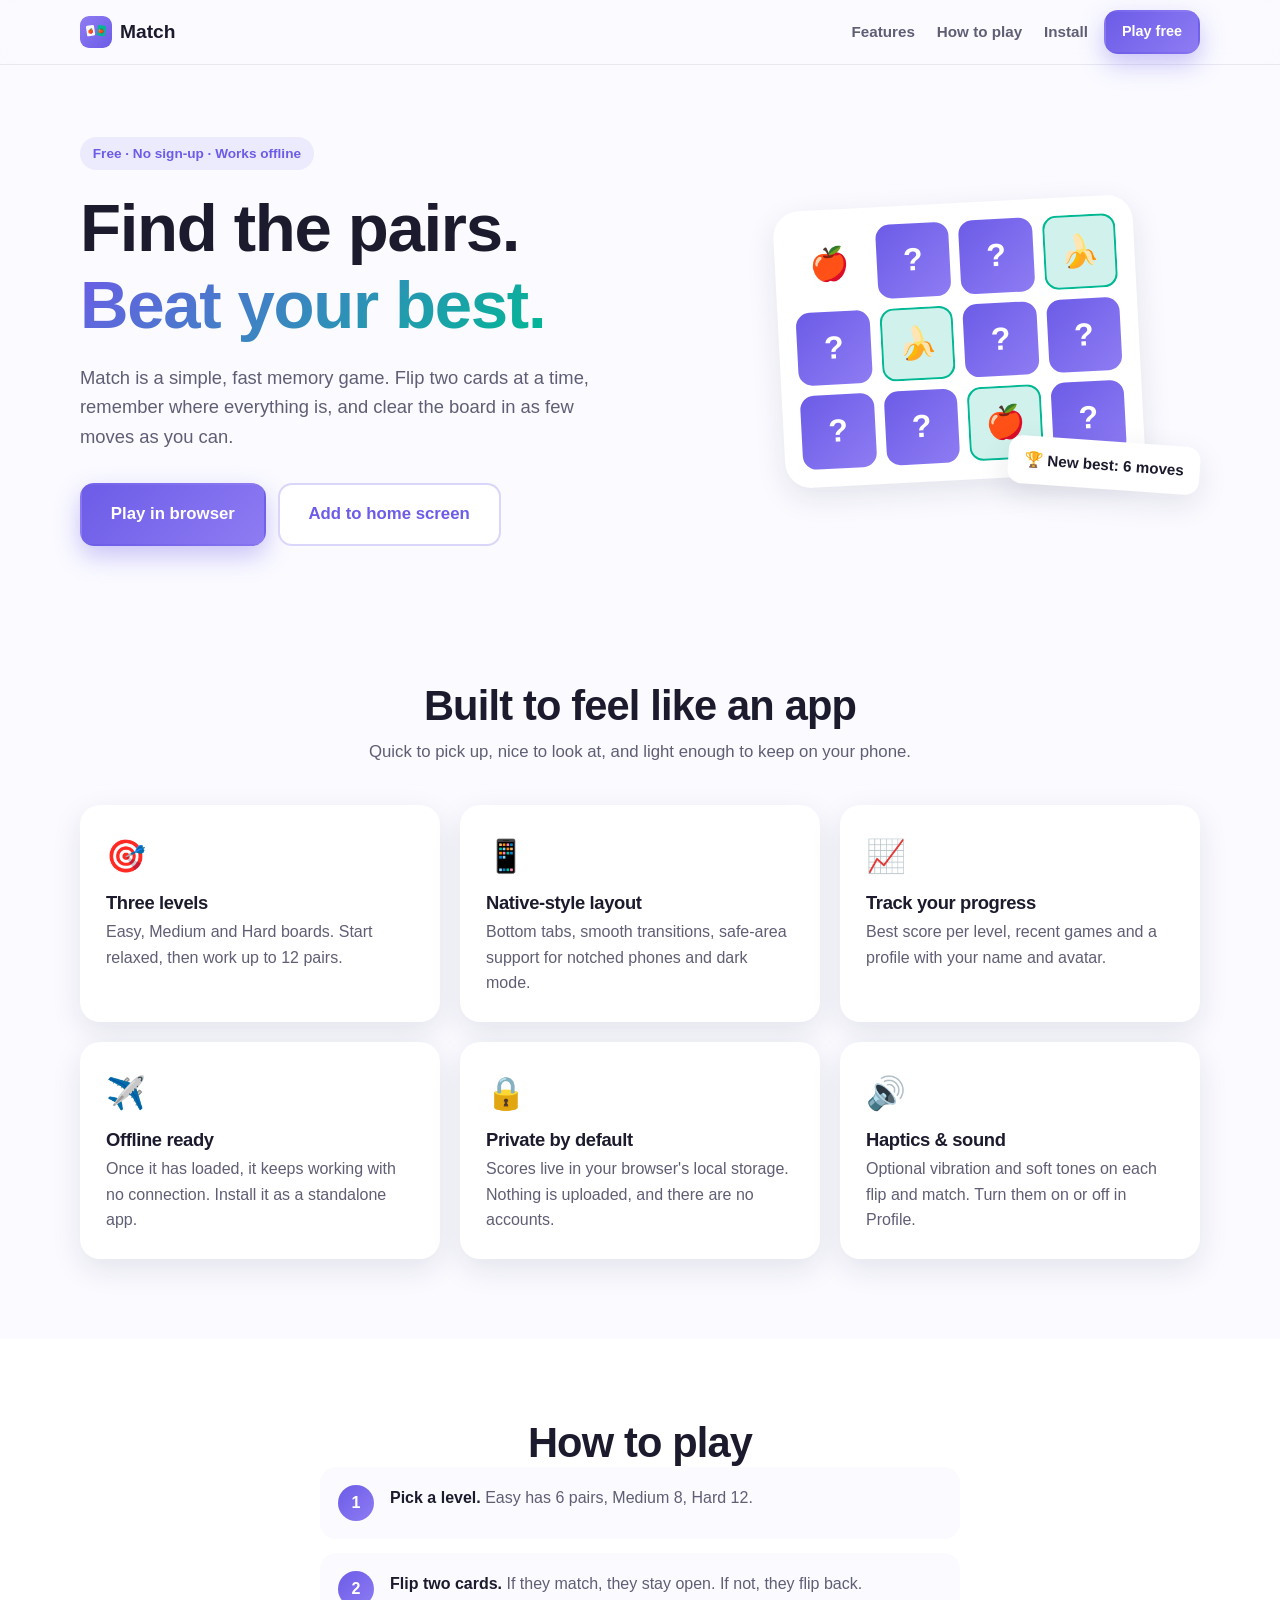
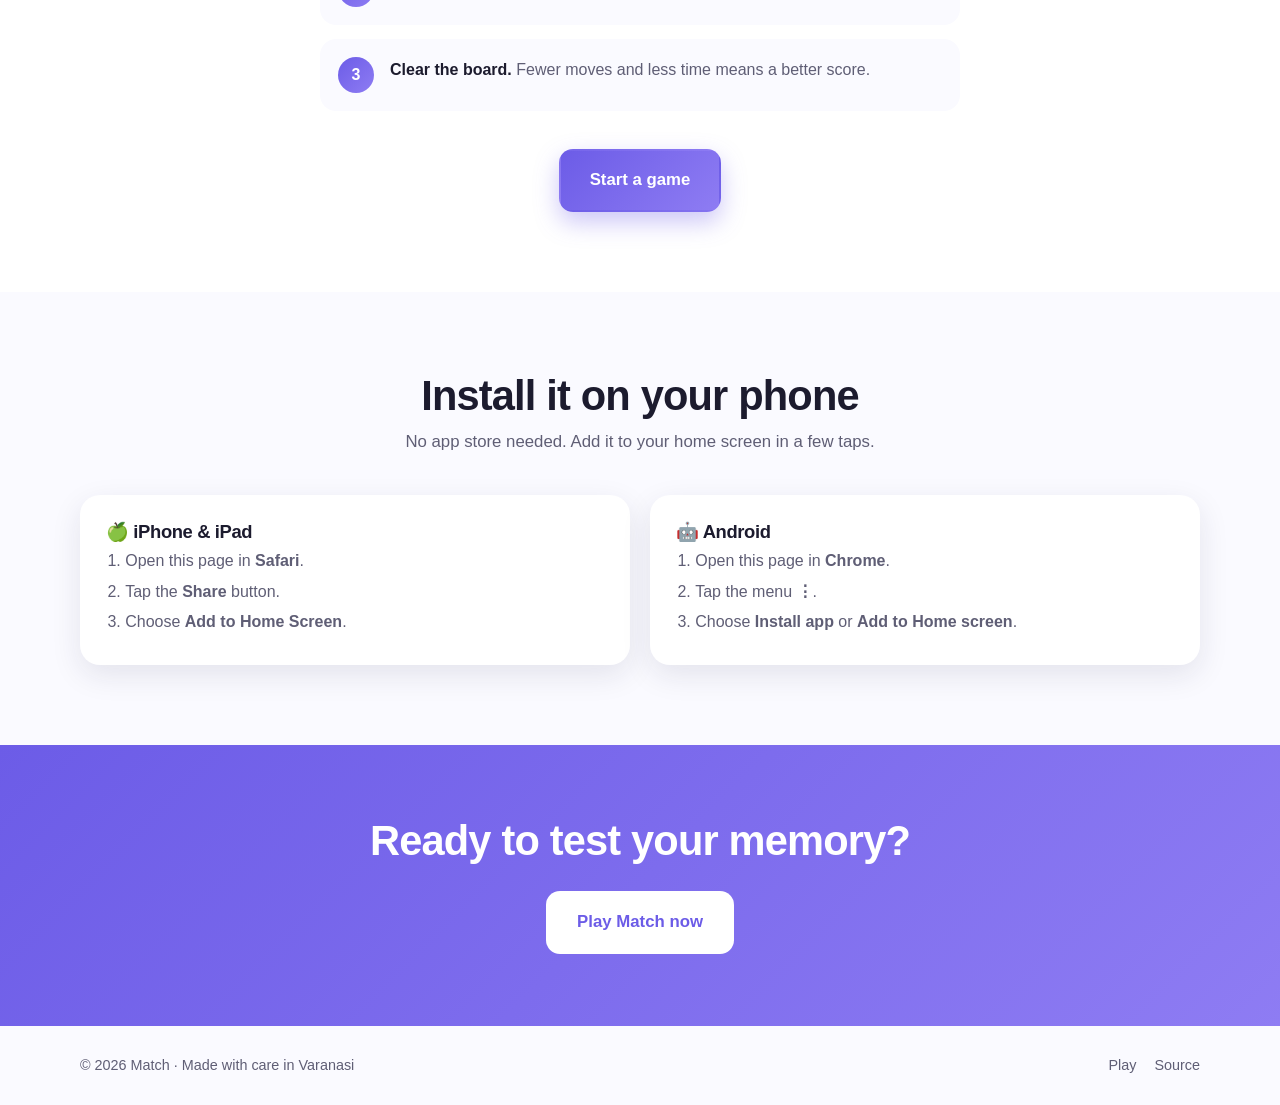
==== index.html @ c5096de7 "Add Match landing website at repo root; game stays at /app Co-authored-by: arena-agent <297053741+ar" ====
<!doctype html>
<html lang="en">
<head>
  <meta charset="utf-8" />
  <meta name="viewport" content="width=device-width, initial-scale=1" />
  <meta name="description" content="Match is a simple, fast memory game. Flip cards, find pairs, beat your best score. Play in your browser or install it on your phone." />
  <meta name="theme-color" content="#6c5ce7" />
  <meta property="og:title" content="Match — a simple memory game" />
  <meta property="og:description" content="Find the pairs in as few moves as you can. Free, offline-ready, installable." />
  <meta property="og:image" content="app/icons/icon-512.png" />
  <title>Match — a simple memory game</title>
  <link rel="icon" href="app/icons/icon.svg" type="image/svg+xml" />
  <link rel="stylesheet" href="site.css" />
</head>
<body>
  <header class="nav">
    <div class="wrap nav-inner">
      <a class="brand" href="#top"><img src="app/icons/icon.svg" alt="" width="32" height="32" /> Match</a>
      <nav class="nav-links">
        <a href="#features">Features</a>
        <a href="#how">How to play</a>
        <a href="#install">Install</a>
      </nav>
      <a class="btn btn-sm btn-primary" href="app/">Play free</a>
    </div>
  </header>

  <main id="top">
    <section class="hero wrap">
      <div class="hero-copy">
        <span class="pill">Free · No sign-up · Works offline</span>
        <h1>Find the pairs.<br /><span class="grad">Beat your best.</span></h1>
        <p class="lead">Match is a simple, fast memory game. Flip two cards at a time, remember where everything is, and clear the board in as few moves as you can.</p>
        <div class="cta">
          <a class="btn btn-lg btn-primary" href="app/">Play in browser</a>
          <a class="btn btn-lg btn-ghost" href="#install">Add to home screen</a>
        </div>
      </div>
      <div class="hero-art" aria-hidden="true">
        <div class="mini-board">
          <div class="mc up">🍎</div><div class="mc">?</div><div class="mc">?</div><div class="mc ok">🍌</div>
          <div class="mc">?</div><div class="mc ok">🍌</div><div class="mc">?</div><div class="mc">?</div>
          <div class="mc">?</div><div class="mc">?</div><div class="mc ok">🍎</div><div class="mc">?</div>
        </div>
        <div class="float-card">🏆 New best: 6 moves</div>
      </div>
    </section>

    <section id="features" class="section">
      <div class="wrap">
        <h2>Built to feel like an app</h2>
        <p class="sub">Quick to pick up, nice to look at, and light enough to keep on your phone.</p>
        <div class="grid3">
          <article class="feature">
            <div class="ico">🎯</div>
            <h3>Three levels</h3>
            <p>Easy, Medium and Hard boards. Start relaxed, then work up to 12 pairs.</p>
          </article>
          <article class="feature">
            <div class="ico">📱</div>
            <h3>Native-style layout</h3>
            <p>Bottom tabs, smooth transitions, safe-area support for notched phones and dark mode.</p>
          </article>
          <article class="feature">
            <div class="ico">📈</div>
            <h3>Track your progress</h3>
            <p>Best score per level, recent games and a profile with your name and avatar.</p>
          </article>
          <article class="feature">
            <div class="ico">✈️</div>
            <h3>Offline ready</h3>
            <p>Once it has loaded, it keeps working with no connection. Install it as a standalone app.</p>
          </article>
          <article class="feature">
            <div class="ico">🔒</div>
            <h3>Private by default</h3>
            <p>Scores live in your browser's local storage. Nothing is uploaded, and there are no accounts.</p>
          </article>
          <article class="feature">
            <div class="ico">🔊</div>
            <h3>Haptics & sound</h3>
            <p>Optional vibration and soft tones on each flip and match. Turn them on or off in Profile.</p>
          </article>
        </div>
      </div>
    </section>

    <section id="how" class="section alt">
      <div class="wrap">
        <h2>How to play</h2>
        <ol class="steps">
          <li><span>1</span><div><strong>Pick a level.</strong> Easy has 6 pairs, Medium 8, Hard 12.</div></li>
          <li><span>2</span><div><strong>Flip two cards.</strong> If they match, they stay open. If not, they flip back.</div></li>
          <li><span>3</span><div><strong>Clear the board.</strong> Fewer moves and less time means a better score.</div></li>
        </ol>
        <div class="center"><a class="btn btn-lg btn-primary" href="app/">Start a game</a></div>
      </div>
    </section>

    <section id="install" class="section">
      <div class="wrap">
        <h2>Install it on your phone</h2>
        <p class="sub">No app store needed. Add it to your home screen in a few taps.</p>
        <div class="grid2">
          <div class="card-box">
            <h3>🍏 iPhone & iPad</h3>
            <ol>
              <li>Open this page in <strong>Safari</strong>.</li>
              <li>Tap the <strong>Share</strong> button.</li>
              <li>Choose <strong>Add to Home Screen</strong>.</li>
            </ol>
          </div>
          <div class="card-box">
            <h3>🤖 Android</h3>
            <ol>
              <li>Open this page in <strong>Chrome</strong>.</li>
              <li>Tap the menu <strong>⋮</strong>.</li>
              <li>Choose <strong>Install app</strong> or <strong>Add to Home screen</strong>.</li>
            </ol>
          </div>
        </div>
      </div>
    </section>

    <section class="cta-band">
      <div class="wrap center">
        <h2>Ready to test your memory?</h2>
        <a class="btn btn-lg btn-light" href="app/">Play Match now</a>
      </div>
    </section>
  </main>

  <footer class="footer">
    <div class="wrap footer-inner">
      <span>© 2026 Match · Made with care in Varanasi</span>
      <div class="foot-links">
        <a href="app/">Play</a>
        <a href="https://github.com/smartstopwach/x">Source</a>
      </div>
    </div>
  </footer>
</body>
</html>
---- site.css ----
:root {
  --bg: #fafaff; --surface: #ffffff; --text: #1c1b2e; --muted: #5f5e75;
  --primary: #6c5ce7; --primary-2: #8e7cf3; --accent: #00b894;
  --radius: 20px; --shadow: 0 10px 30px rgba(30,27,70,.10);
}
@media (prefers-color-scheme: dark) {
  :root { --bg: #0f0e1a; --surface: #1b1a2e; --text: #f2f1ff; --muted: #a09fbf; --shadow: none; }
}
* { box-sizing: border-box; }
html { scroll-behavior: smooth; }
body {
  margin: 0; font-family: -apple-system, BlinkMacSystemFont, "Segoe UI", Roboto, "Helvetica Neue", Arial, sans-serif;
  background: var(--bg); color: var(--text); line-height: 1.6; -webkit-font-smoothing: antialiased;
}
a { color: inherit; text-decoration: none; }
img { display: block; }
h1, h2, h3 { line-height: 1.15; letter-spacing: -.02em; margin: 0; }
h1 { font-size: clamp(2.4rem, 6vw, 4.2rem); font-weight: 800; }
h2 { font-size: clamp(1.8rem, 4vw, 2.6rem); font-weight: 800; text-align: center; }
h3 { font-size: 1.15rem; font-weight: 700; margin-bottom: .4rem; }
p { margin: 0; }
.wrap { width: min(1120px, 92%); margin: 0 auto; }
.grad { background: linear-gradient(135deg, var(--primary), var(--accent)); -webkit-background-clip: text; background-clip: text; color: transparent; }
.center { text-align: center; }
.sub { text-align: center; color: var(--muted); margin: .6rem auto 2.4rem; max-width: 620px; font-size: 1.05rem; }

/* Buttons */
.btn {
  display: inline-flex; align-items: center; justify-content: center; gap: 8px;
  padding: .8rem 1.4rem; border-radius: 14px; font-weight: 700; border: 2px solid transparent;
  transition: transform .15s, box-shadow .15s, background .15s; cursor: pointer;
}
.btn:hover { transform: translateY(-2px); }
.btn-sm { padding: .5rem 1rem; font-size: .9rem; }
.btn-lg { padding: 1rem 1.8rem; font-size: 1.05rem; }
.btn-primary { background: linear-gradient(135deg, var(--primary), var(--primary-2)); color: #fff; box-shadow: 0 10px 24px rgba(108,92,231,.35); }
.btn-ghost { background: var(--surface); color: var(--primary); border-color: rgba(108,92,231,.25); }
.btn-light { background: #fff; color: var(--primary); }

/* Nav */
.nav { position: sticky; top: 0; z-index: 10; backdrop-filter: saturate(1.4) blur(12px); background: color-mix(in srgb, var(--bg) 85%, transparent); border-bottom: 1px solid rgba(127,127,160,.15); }
.nav-inner { display: flex; align-items: center; gap: 16px; height: 64px; }
.brand { display: flex; align-items: center; gap: 8px; font-weight: 800; font-size: 1.2rem; margin-right: auto; }
.brand img { border-radius: 9px; }
.nav-links { display: flex; gap: 22px; color: var(--muted); font-weight: 600; font-size: .95rem; }
.nav-links a:hover { color: var(--text); }

/* Hero */
.hero { display: grid; grid-template-columns: 1.1fr .9fr; gap: 48px; align-items: center; padding: 72px 0 56px; }
.pill { display: inline-block; font-size: .85rem; font-weight: 600; color: var(--primary); background: rgba(108,92,231,.1); padding: .35rem .8rem; border-radius: 999px; margin-bottom: 1.2rem; }
.lead { color: var(--muted); font-size: 1.15rem; margin: 1.2rem 0 2rem; max-width: 520px; }
.cta { display: flex; gap: 12px; flex-wrap: wrap; }
.hero-art { position: relative; display: grid; place-items: center; }
.mini-board { display: grid; grid-template-columns: repeat(4, 1fr); gap: 10px; background: var(--surface); padding: 18px; border-radius: 26px; box-shadow: var(--shadow); transform: rotate(-3deg); width: min(360px, 100%); }
.mc { aspect-ratio: 1; border-radius: 14px; display: grid; place-items: center; font-size: 2rem; font-weight: 800; color: #fff; background: linear-gradient(135deg, var(--primary), var(--primary-2)); }
.mc.up { background: #fff; color: var(--text); }
.mc.ok { background: rgba(0,184,148,.18); box-shadow: inset 0 0 0 2px var(--accent); color: var(--text); }
.float-card { position: absolute; right: 0; bottom: -10px; background: var(--surface); padding: 12px 16px; border-radius: 14px; box-shadow: var(--shadow); font-weight: 700; font-size: .95rem; transform: rotate(4deg); }

/* Sections */
.section { padding: 80px 0; }
.section.alt { background: var(--surface); }
.grid3 { display: grid; grid-template-columns: repeat(3, 1fr); gap: 20px; }
.grid2 { display: grid; grid-template-columns: repeat(2, 1fr); gap: 20px; }
.feature, .card-box { background: var(--surface); border-radius: var(--radius); padding: 26px; box-shadow: var(--shadow); }
.feature p, .card-box li { color: var(--muted); }
.card-box ol { padding-left: 1.2rem; margin: .4rem 0 0; color: var(--muted); }
.card-box li { margin: .3rem 0; }
.ico { font-size: 2rem; margin-bottom: .6rem; }

.steps { list-style: none; padding: 0; margin: 0 auto 2.4rem; max-width: 640px; display: grid; gap: 14px; }
.steps li { display: flex; gap: 16px; align-items: flex-start; background: var(--bg); padding: 18px; border-radius: 16px; }
.steps span { flex: 0 0 auto; width: 36px; height: 36px; border-radius: 50%; display: grid; place-items: center; background: linear-gradient(135deg, var(--primary), var(--primary-2)); color: #fff; font-weight: 800; }
.steps div { color: var(--muted); }
.steps strong { color: var(--text); }

.cta-band { background: linear-gradient(135deg, var(--primary), var(--primary-2)); color: #fff; padding: 72px 0; }
.cta-band h2 { color: #fff; margin-bottom: 1.6rem; }

.footer { padding: 28px 0; color: var(--muted); font-size: .9rem; }
.footer-inner { display: flex; justify-content: space-between; flex-wrap: wrap; gap: 12px; }
.foot-links { display: flex; gap: 18px; }
.foot-links a:hover { color: var(--text); }

/* Responsive */
@media (max-width: 860px) {
  .hero { grid-template-columns: 1fr; text-align: center; padding-top: 48px; }
  .lead { margin-left: auto; margin-right: auto; }
  .cta { justify-content: center; }
  .grid3 { grid-template-columns: 1fr 1fr; }
  .nav-links { display: none; }
}
@media (max-width: 560px) {
  .grid3, .grid2 { grid-template-columns: 1fr; }
  .section { padding: 56px 0; }
  .hero-art { margin-top: 8px; }
}
@media (prefers-reduced-motion: reduce) { html { scroll-behavior: auto; } .btn { transition: none; } }
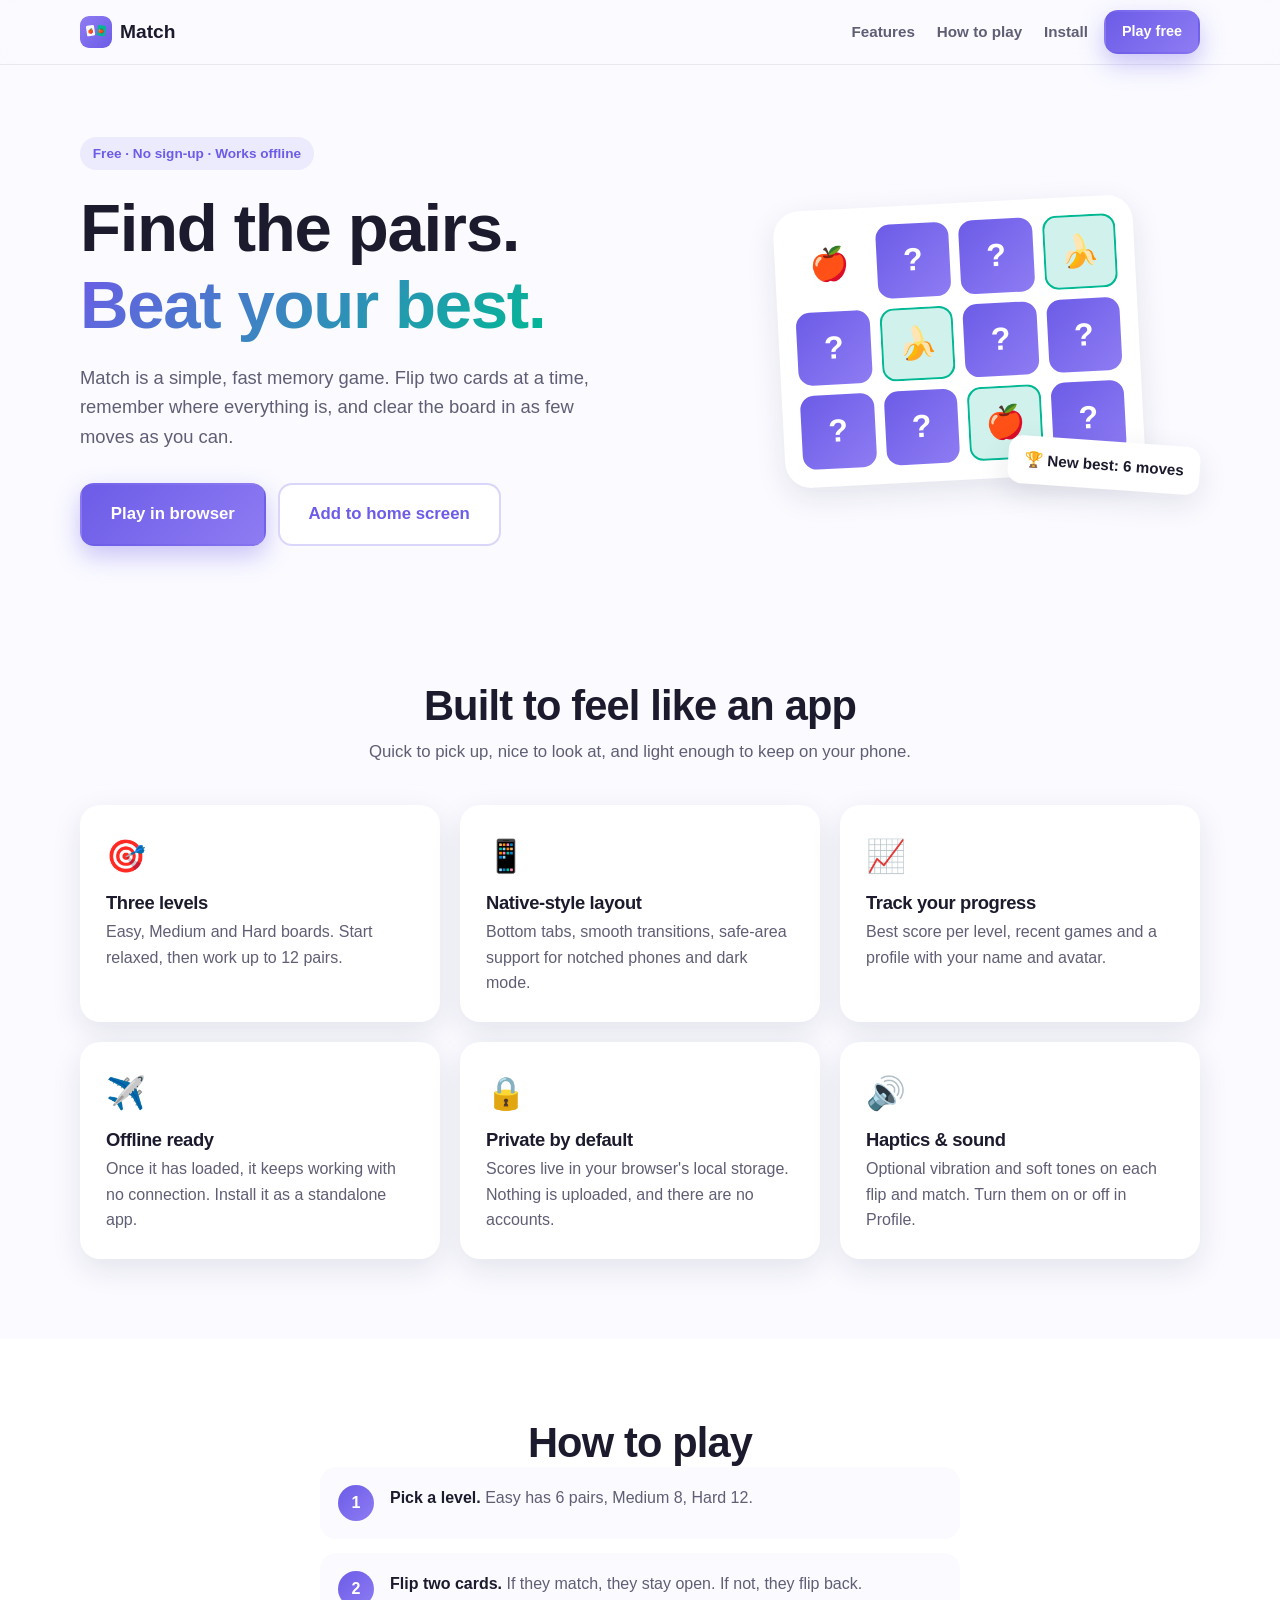
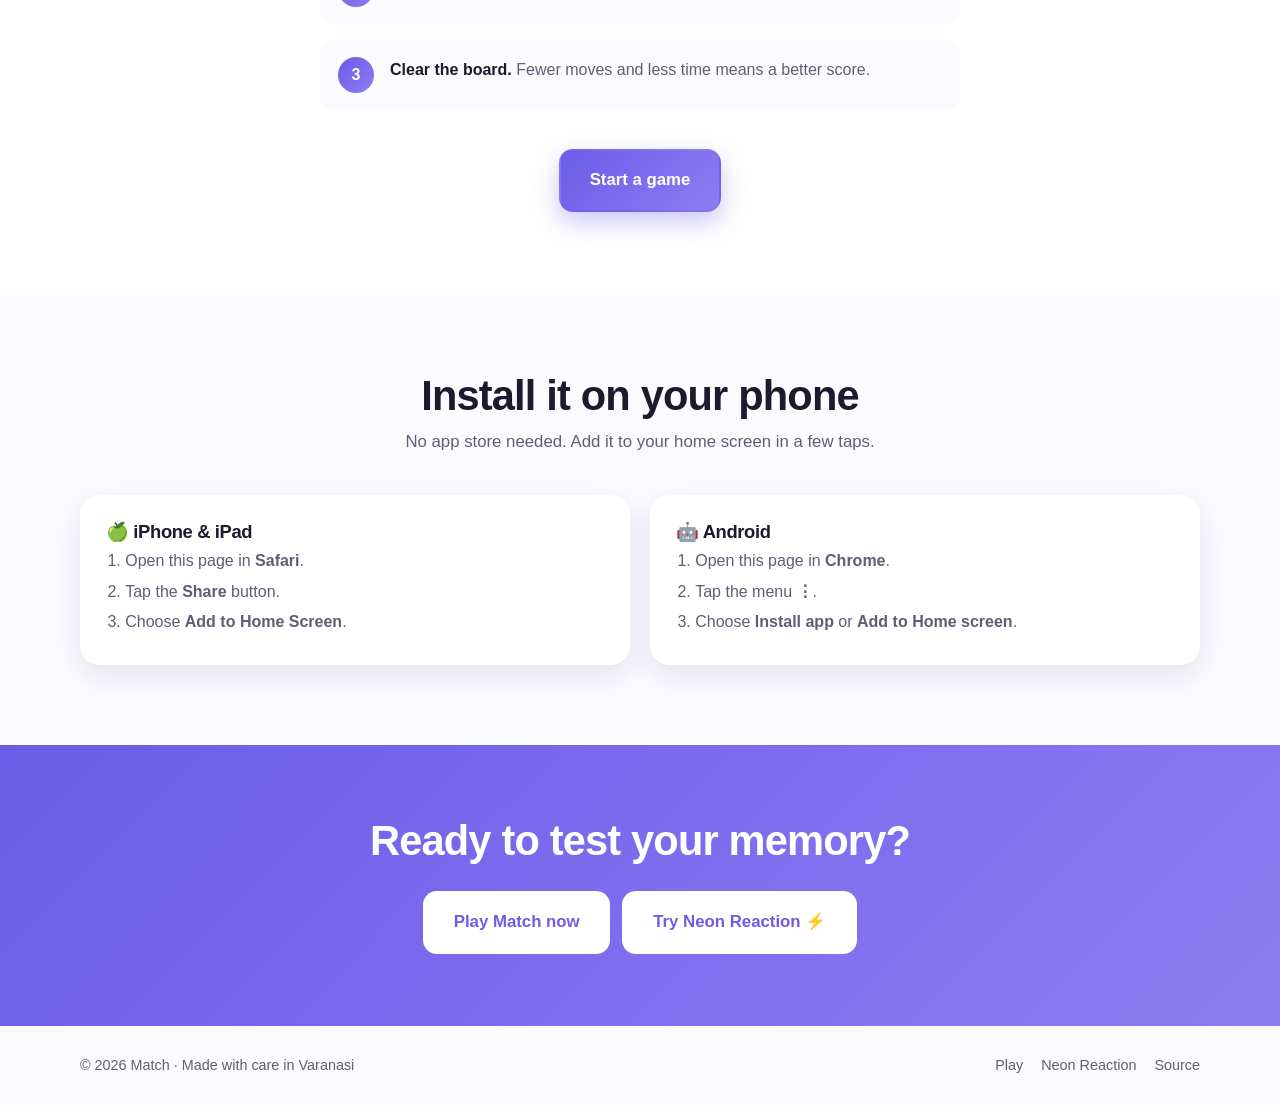
==== commit 7aeb8c69: "Add Neon Reaction game with optional camera wave detection; link from website Co-authored-by: arena-" ====
--- a/index.html
+++ b/index.html
@@ -125,7 +125,10 @@
     <section class="cta-band">
       <div class="wrap center">
         <h2>Ready to test your memory?</h2>
-        <a class="btn btn-lg btn-light" href="app/">Play Match now</a>
+        <div class="cta-row">
+          <a class="btn btn-lg btn-light" href="app/">Play Match now</a>
+          <a class="btn btn-lg btn-light" href="neon/">Try Neon Reaction ⚡</a>
+        </div>
       </div>
     </section>
   </main>
@@ -135,6 +138,7 @@
       <span>© 2026 Match · Made with care in Varanasi</span>
       <div class="foot-links">
         <a href="app/">Play</a>
+        <a href="neon/">Neon Reaction</a>
         <a href="https://github.com/smartstopwach/x">Source</a>
       </div>
     </div>
--- a/site.css
+++ b/site.css
@@ -96,3 +96,5 @@
   .hero-art { margin-top: 8px; }
 }
 @media (prefers-reduced-motion: reduce) { html { scroll-behavior: auto; } .btn { transition: none; } }
+
+.cta-row { display: flex; gap: 12px; justify-content: center; flex-wrap: wrap; }
